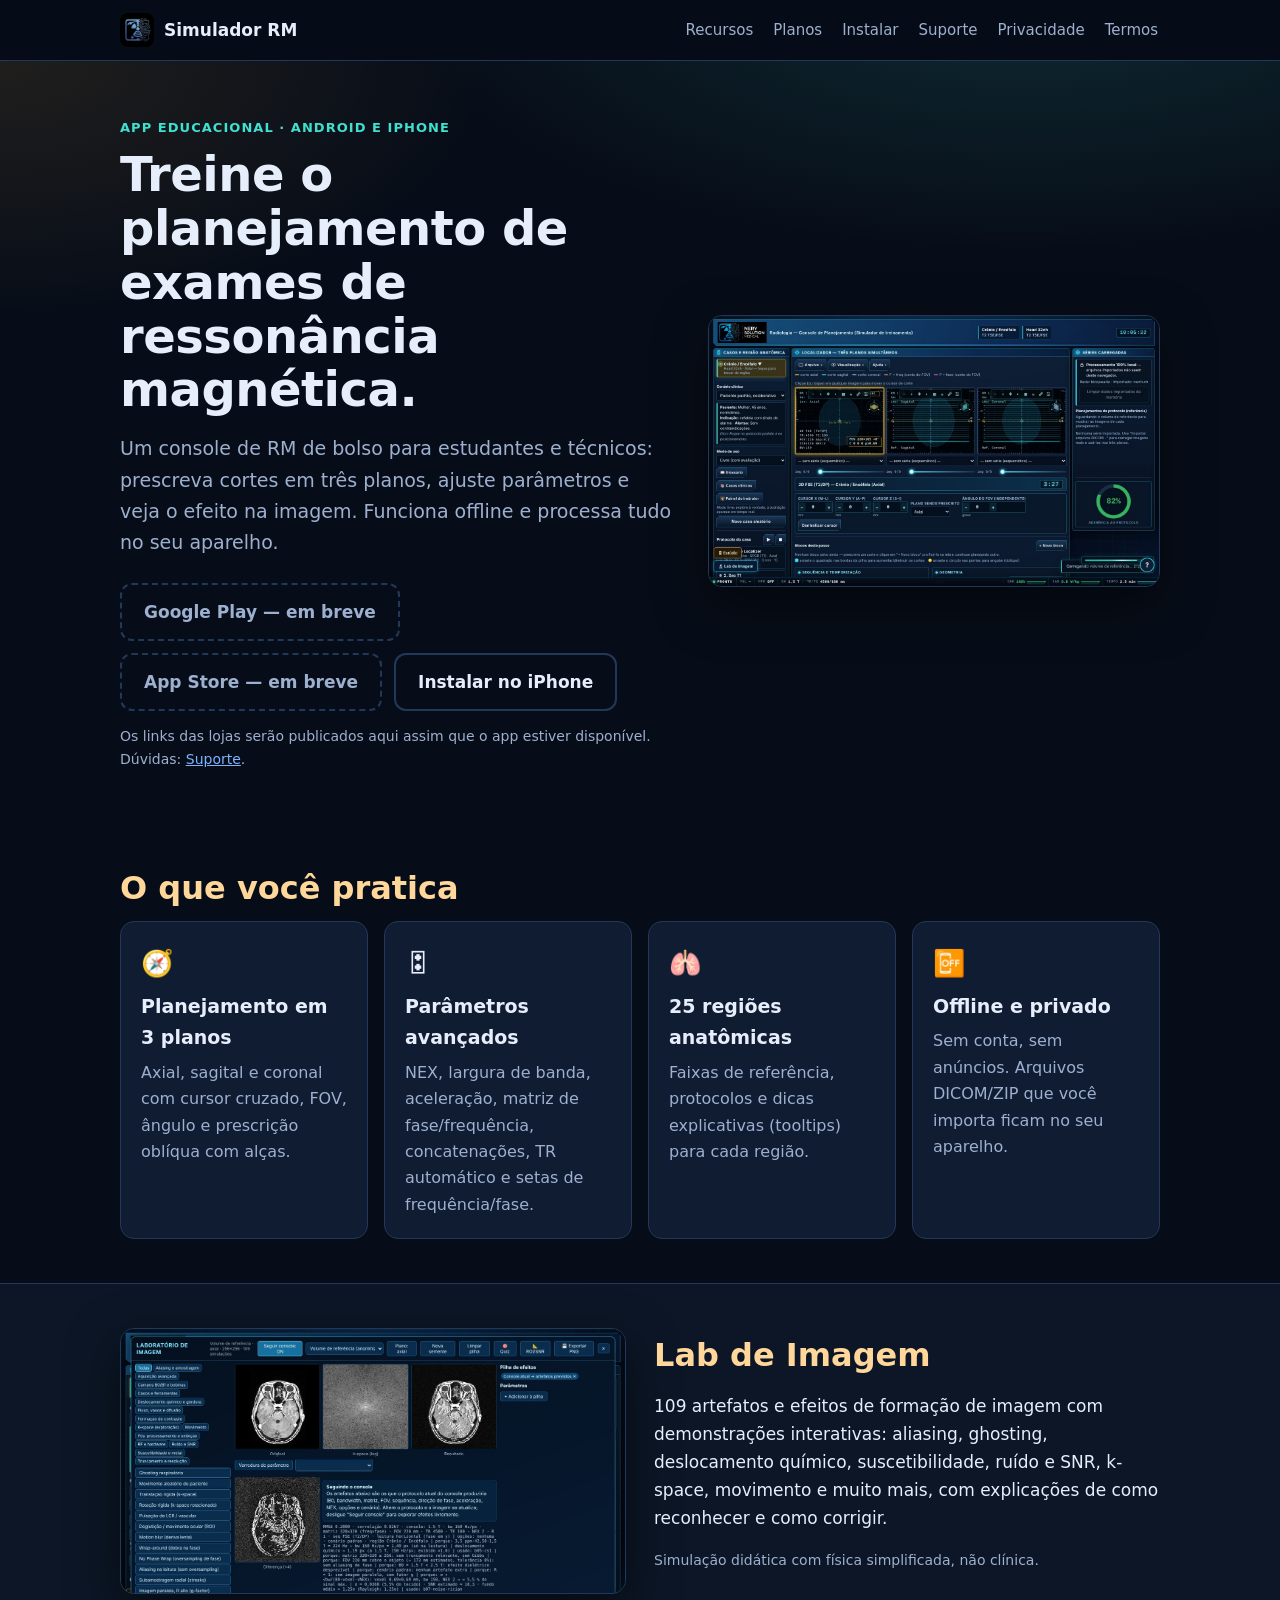
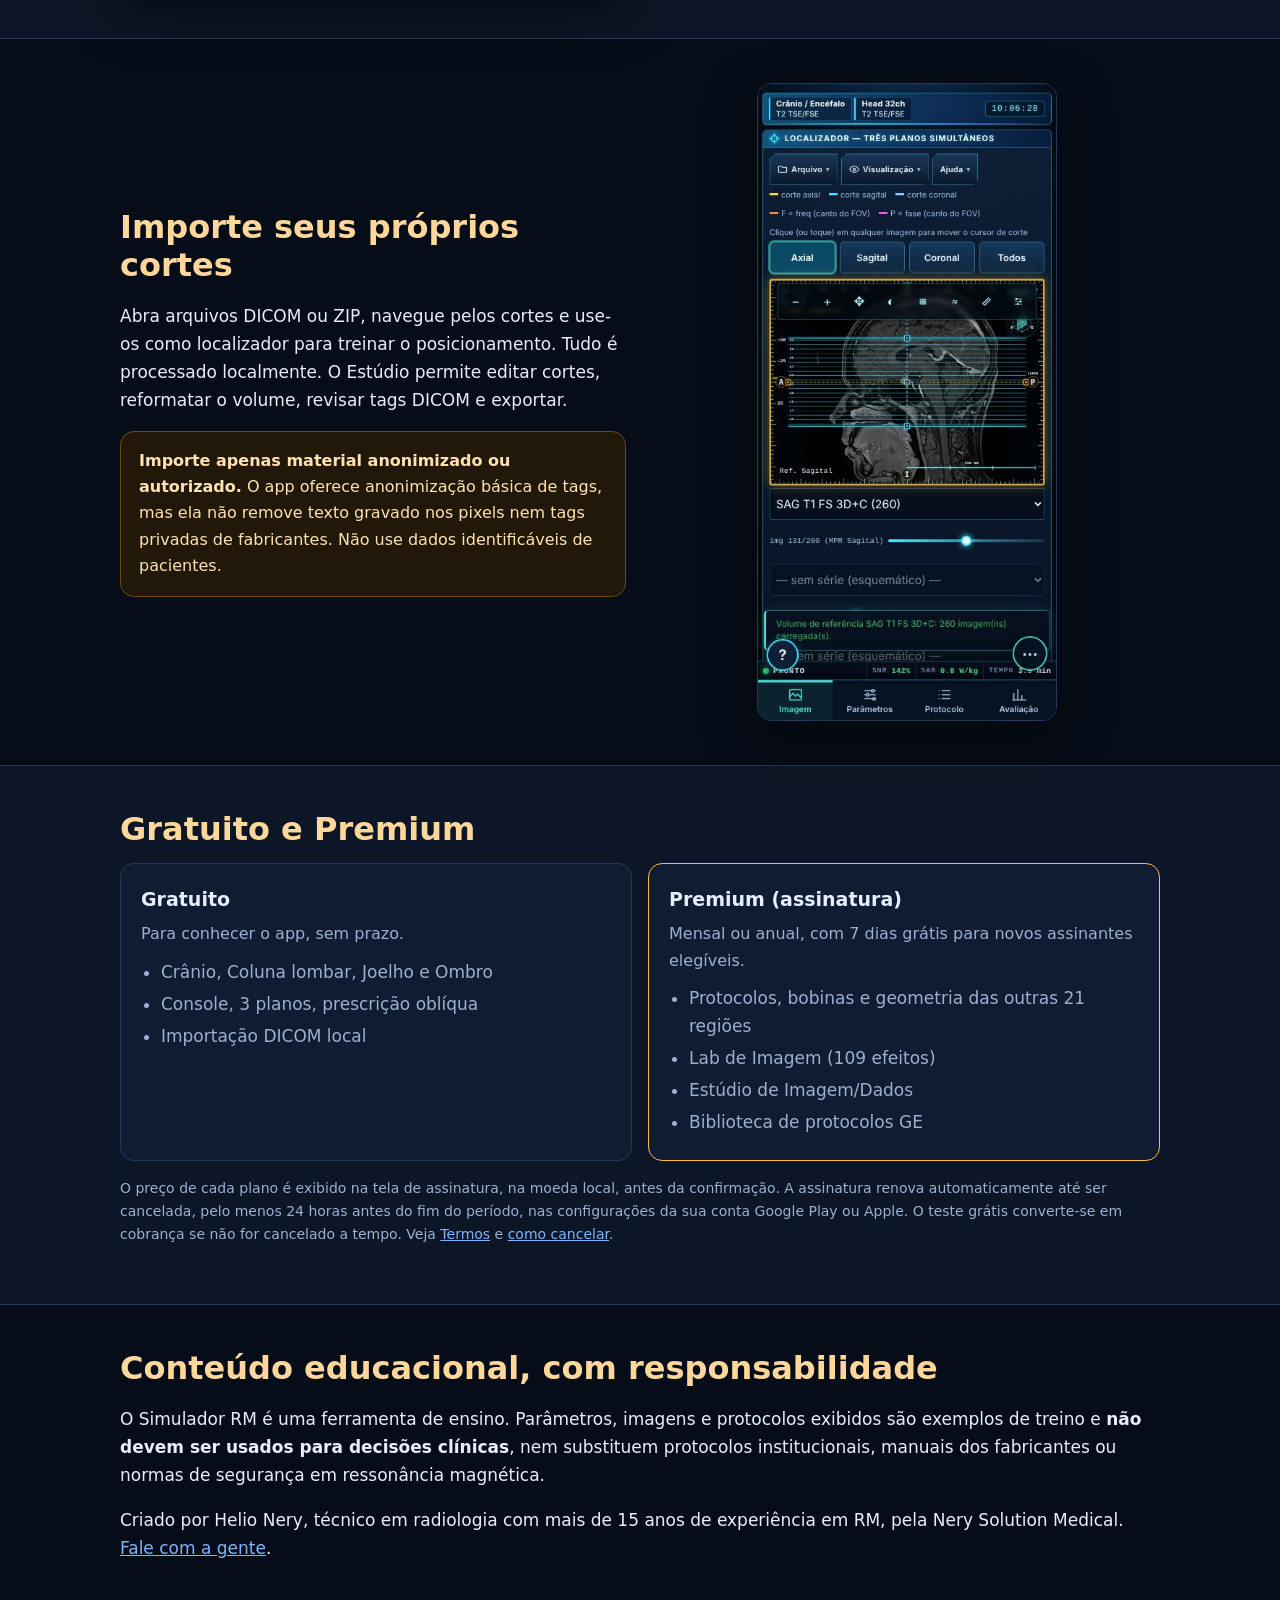
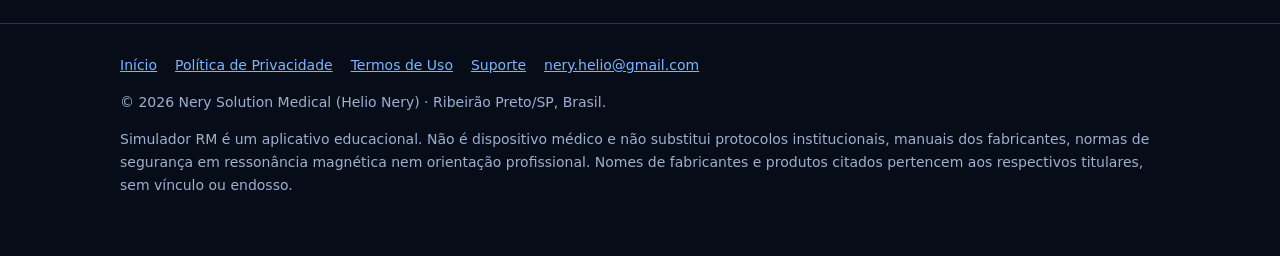
==== index.html @ 8fc4c4bc "Site, política de privacidade e versão web instalável do Simulador RM Co-Authored-By: Claude Sonnet " ====
<!doctype html>
<html lang="pt-BR">
<head>
<meta charset="utf-8">
<meta name="viewport" content="width=device-width,initial-scale=1">
<title>Simulador RM — treino de planejamento de exames de ressonância magnética</title>
<meta name="description" content="Simulador educacional offline para estudantes e técnicos treinarem o planejamento de exames de RM: 3 planos, prescrição oblíqua, 25 regiões, Lab de Imagem e importação DICOM local.">
<meta name="theme-color" content="#070d18">
<meta name="color-scheme" content="dark">
<link rel="canonical" href="https://helionery80.github.io/simulador-rm/index.html">
<link rel="icon" type="image/png" href="img/favicon.png">
<link rel="apple-touch-icon" href="img/icon.png">
<link rel="stylesheet" href="style.css">
<meta property="og:type" content="website">
<meta property="og:locale" content="pt_BR">
<meta property="og:site_name" content="Simulador RM">
<meta property="og:title" content="Simulador RM — treino de planejamento de exames de ressonância magnética">
<meta property="og:description" content="Simulador educacional offline para estudantes e técnicos treinarem o planejamento de exames de RM: 3 planos, prescrição oblíqua, 25 regiões, Lab de Imagem e importação DICOM local.">
<meta property="og:url" content="https://helionery80.github.io/simulador-rm/index.html">
<meta property="og:image" content="https://helionery80.github.io/simulador-rm/img/og-image.png">
<meta property="og:image:width" content="1200"><meta property="og:image:height" content="630">
<meta name="twitter:card" content="summary_large_image">
</head>
<body>
<a class="skip" href="#conteudo">Ir para o conteúdo</a>
<header class="top"><div class="wrap">
<a class="brand" href="index.html"><img src="img/icon.png" alt="" width="34" height="34"><span>Simulador RM</span></a>
<nav class="main" aria-label="Principal">
<a href="index.html#recursos">Recursos</a><a href="index.html#planos">Planos</a><a href="instalar.html">Instalar</a><a href="suporte.html">Suporte</a><a href="privacidade.html">Privacidade</a><a href="termos.html">Termos</a>
</nav></div></header>
<main id="conteudo">
<div class="hero"><div class="wrap"><div class="grid">
<div>
<p class="eyebrow">App educacional · Android e iPhone</p>
<h1>Treine o planejamento de exames de ressonância magnética.</h1>
<p class="lead">Um console de RM de bolso para estudantes e técnicos: prescreva cortes em três planos, ajuste parâmetros e veja o efeito na imagem. Funciona offline e processa tudo no seu aparelho.</p>
<div class="cta">
<span class="btn soon" role="note">Google Play — em breve</span>
<span class="btn soon" role="note">App Store — em breve</span>
<a class="btn ghost" href="instalar.html">Instalar no iPhone</a>
</div>
<p class="note">Os links das lojas serão publicados aqui assim que o app estiver disponível. Dúvidas: <a href="suporte.html">Suporte</a>.</p>
</div>
<div class="shot"><img src="img/app-console.jpg" width="1366" height="820" alt="Tela do Simulador RM em tema escuro: localizador com três planos (axial, sagital e coronal), parâmetros da sequência e painel de aderência ao protocolo."></div>
</div></div></div>

<section id="recursos"><div class="wrap">
<h2>O que você pratica</h2>
<div class="cards">
<div class="card"><span class="ico" aria-hidden="true">🧭</span><h3>Planejamento em 3 planos</h3><p>Axial, sagital e coronal com cursor cruzado, FOV, ângulo e prescrição oblíqua com alças.</p></div>
<div class="card"><span class="ico" aria-hidden="true">🎛</span><h3>Parâmetros avançados</h3><p>NEX, largura de banda, aceleração, matriz de fase/frequência, concatenações, TR automático e setas de frequência/fase.</p></div>
<div class="card"><span class="ico" aria-hidden="true">🫁</span><h3>25 regiões anatômicas</h3><p>Faixas de referência, protocolos e dicas explicativas (tooltips) para cada região.</p></div>
<div class="card"><span class="ico" aria-hidden="true">📴</span><h3>Offline e privado</h3><p>Sem conta, sem anúncios. Arquivos DICOM/ZIP que você importa ficam no seu aparelho.</p></div>
</div></div></section>

<section class="alt"><div class="wrap split">
<div class="shot"><img src="img/app-lab.jpg" width="1366" height="715" loading="lazy" alt="Lab de Imagem: lista de efeitos de formação de imagem, comparação entre imagem original, k-space e resultado, e controles de parâmetros."></div>
<div>
<h2>Lab de Imagem</h2>
<p>109 artefatos e efeitos de formação de imagem com demonstrações interativas: aliasing, ghosting, deslocamento químico, suscetibilidade, ruído e SNR, k-space, movimento e muito mais, com explicações de como reconhecer e como corrigir.</p>
<p class="note">Simulação didática com física simplificada, não clínica.</p>
</div></div></section>

<section><div class="wrap split">
<div>
<h2>Importe seus próprios cortes</h2>
<p>Abra arquivos DICOM ou ZIP, navegue pelos cortes e use-os como localizador para treinar o posicionamento. Tudo é processado localmente. O Estúdio permite editar cortes, reformatar o volume, revisar tags DICOM e exportar.</p>
<div class="callout"><strong>Importe apenas material anonimizado ou autorizado.</strong> O app oferece anonimização básica de tags, mas ela não remove texto gravado nos pixels nem tags privadas de fabricantes. Não use dados identificáveis de pacientes.</div>
</div>
<div class="mobile-shot shot"><img src="img/app-mobile.jpg" width="412" height="880" loading="lazy" alt="Simulador RM no celular, com abas Imagem, Parâmetros, Protocolo e Avaliação."></div>
</div></section>

<section class="alt" id="planos"><div class="wrap">
<h2>Gratuito e Premium</h2>
<div class="plans">
<div class="card plan"><h3>Gratuito</h3><p>Para conhecer o app, sem prazo.</p><ul><li>Crânio, Coluna lombar, Joelho e Ombro</li><li>Console, 3 planos, prescrição oblíqua</li><li>Importação DICOM local</li></ul></div>
<div class="card plan premium"><h3>Premium (assinatura)</h3><p>Mensal ou anual, com 7 dias grátis para novos assinantes elegíveis.</p><ul><li>Protocolos, bobinas e geometria das outras 21 regiões</li><li>Lab de Imagem (109 efeitos)</li><li>Estúdio de Imagem/Dados</li><li>Biblioteca de protocolos GE</li></ul></div>
</div>
<p class="note" style="margin-top:16px">O preço de cada plano é exibido na tela de assinatura, na moeda local, antes da confirmação. A assinatura renova automaticamente até ser cancelada, pelo menos 24 horas antes do fim do período, nas configurações da sua conta Google Play ou Apple. O teste grátis converte-se em cobrança se não for cancelado a tempo. Veja <a href="termos.html#assinatura">Termos</a> e <a href="suporte.html#cancelar">como cancelar</a>.</p>
</div></section>

<section><div class="wrap">
<h2>Conteúdo educacional, com responsabilidade</h2>
<p>O Simulador RM é uma ferramenta de ensino. Parâmetros, imagens e protocolos exibidos são exemplos de treino e <strong>não devem ser usados para decisões clínicas</strong>, nem substituem protocolos institucionais, manuais dos fabricantes ou normas de segurança em ressonância magnética.</p>
<p>Criado por Helio Nery, técnico em radiologia com mais de 15 anos de experiência em RM, pela Nery Solution Medical. <a href="suporte.html">Fale com a gente</a>.</p>
</div></section>
</main>
<footer><div class="wrap">
<div class="links"><a href="index.html">Início</a><a href="privacidade.html">Política de Privacidade</a><a href="termos.html">Termos de Uso</a><a href="suporte.html">Suporte</a><a href="mailto:nery.helio@gmail.com">nery.helio@gmail.com</a></div>
<p>&copy; 2026 Nery Solution Medical (Helio Nery) · Ribeirão Preto/SP, Brasil.</p>
<p>Simulador RM é um aplicativo educacional. Não é dispositivo médico e não substitui protocolos institucionais, manuais dos fabricantes, normas de segurança em ressonância magnética nem orientação profissional. Nomes de fabricantes e produtos citados pertencem aos respectivos titulares, sem vínculo ou endosso.</p>
</div></footer>
</body></html>
---- style.css ----
:root{
  --bg:#070d18;--bg2:#0c1626;--panel:#101c31;--edge:#22385a;
  --text:#e6eefc;--muted:#9db0cf;--accent:#ffb84a;--accent-ink:#241600;--cyan:#3fe0d0;--link:#7db4ff;
  --radius:14px;--maxw:1080px;
}
*{box-sizing:border-box}
html{color-scheme:dark;scroll-behavior:smooth}
body{margin:0;background:var(--bg);color:var(--text);font:17px/1.65 system-ui,-apple-system,"Segoe UI",Roboto,"Helvetica Neue",Arial,sans-serif;-webkit-text-size-adjust:100%}
img{max-width:100%;height:auto;display:block}
a{color:var(--link)}
a:focus-visible,button:focus-visible,summary:focus-visible{outline:3px solid var(--cyan);outline-offset:2px;border-radius:4px}
.skip{position:absolute;left:-999px;top:0;background:var(--accent);color:var(--accent-ink);padding:8px 14px;z-index:10}
.skip:focus{left:8px;top:8px}
.wrap{max-width:var(--maxw);margin:0 auto;padding:0 20px}
header.top{border-bottom:1px solid var(--edge);background:rgba(7,13,24,.92);position:sticky;top:0;z-index:5;backdrop-filter:blur(8px)}
header.top .wrap{display:flex;align-items:center;justify-content:space-between;gap:12px;min-height:60px;flex-wrap:wrap;padding-top:6px;padding-bottom:6px}
.brand{display:flex;align-items:center;gap:10px;color:var(--text);text-decoration:none;font-weight:700}
.brand img{width:34px;height:34px;border-radius:8px}
nav.main{display:flex;gap:4px 16px;flex-wrap:wrap;font-size:15px}
nav.main a{color:var(--muted);text-decoration:none;padding:6px 2px}
nav.main a:hover,nav.main a[aria-current="page"]{color:var(--text)}
.hero{padding:56px 0 40px;background:radial-gradient(900px 380px at 80% -10%,rgba(63,224,208,.14),transparent 70%),radial-gradient(700px 360px at 0% 0%,rgba(255,184,74,.10),transparent 70%)}
.hero .grid{display:grid;grid-template-columns:1.1fr .9fr;gap:36px;align-items:center}
.eyebrow{color:var(--cyan);font-weight:700;letter-spacing:.08em;text-transform:uppercase;font-size:13px;margin:0 0 10px}
h1{font-size:clamp(30px,5vw,48px);line-height:1.12;margin:0 0 16px;letter-spacing:-.01em}
h2{font-size:clamp(24px,3.4vw,32px);line-height:1.2;margin:0 0 14px;color:#ffd79a}
h3{font-size:19px;margin:0 0 6px}
.lead{font-size:19px;color:var(--muted);margin:0 0 24px}
.cta{display:flex;gap:12px;flex-wrap:wrap;margin:0 0 14px}
.btn{display:inline-block;padding:13px 22px;border-radius:12px;font-weight:700;text-decoration:none;border:2px solid var(--accent);background:var(--accent);color:var(--accent-ink)}
.btn.ghost{background:transparent;color:var(--text);border-color:var(--edge)}
.btn.soon{background:transparent;color:var(--muted);border:2px dashed var(--edge);cursor:default}
.note{color:var(--muted);font-size:14px}
.shot{border:1px solid var(--edge);border-radius:var(--radius);overflow:hidden;box-shadow:0 18px 50px rgba(0,0,0,.5)}
section{padding:44px 0}
section.alt{background:var(--bg2);border-block:1px solid var(--edge)}
.cards{display:grid;grid-template-columns:repeat(auto-fit,minmax(240px,1fr));gap:16px}
.card{background:var(--panel);border:1px solid var(--edge);border-radius:var(--radius);padding:20px}
.card p{margin:0;color:var(--muted);font-size:16px}
.card .ico{font-size:26px;display:block;margin-bottom:6px}
.split{display:grid;grid-template-columns:1fr 1fr;gap:28px;align-items:center}
.plans{display:grid;grid-template-columns:repeat(auto-fit,minmax(260px,1fr));gap:16px}
.plan.premium{border-color:var(--accent)}
.plan ul{margin:10px 0 0;padding-left:20px;color:var(--muted)}
.plan li{margin:4px 0}
.mobile-shot{max-width:300px;margin:0 auto}
.callout{border:1px solid #6a4a14;background:#21180a;border-radius:var(--radius);padding:16px 18px;color:#ffe2b0;font-size:16px}
footer{border-top:1px solid var(--edge);padding:30px 0 44px;color:var(--muted);font-size:14px}
footer .links{display:flex;gap:6px 18px;flex-wrap:wrap;margin-bottom:12px}
/* páginas de texto */
main.doc{padding:36px 0 56px}
main.doc .wrap{max-width:780px}
main.doc h1{font-size:clamp(28px,4.5vw,38px)}
main.doc h2{font-size:22px;margin-top:34px;color:#ffd79a}
main.doc h3{margin-top:20px}
main.doc p,main.doc li{color:#d3def2}
main.doc ul,main.doc ol{padding-left:22px}
main.doc li{margin:5px 0}
.meta{color:var(--muted);font-size:14px;margin:0 0 22px}
.toc{background:var(--panel);border:1px solid var(--edge);border-radius:var(--radius);padding:14px 20px;margin:18px 0 8px;font-size:15px}
.toc ol{margin:6px 0 0;columns:2;column-gap:28px}
.box{background:var(--panel);border:1px solid var(--edge);border-radius:var(--radius);padding:14px 18px;margin:16px 0}
.box.warn{border-color:#6a4a14;background:#21180a}
.box p{margin:6px 0}
table{border-collapse:collapse;width:100%;font-size:15px;margin:12px 0}
th,td{border:1px solid var(--edge);padding:8px 10px;text-align:left;vertical-align:top}
th{background:var(--panel)}
.tablewrap{overflow-x:auto}
details{background:var(--panel);border:1px solid var(--edge);border-radius:12px;margin:10px 0;padding:2px 16px}
summary{cursor:pointer;font-weight:700;padding:12px 0;color:var(--text)}
details[open] summary{border-bottom:1px solid var(--edge);margin-bottom:8px}
details p,details li{color:#d3def2}
@media (max-width:820px){
  .hero{padding:36px 0 28px}
  .hero .grid,.split{grid-template-columns:1fr}
  .toc ol{columns:1}
  body{font-size:16.5px}
}
@media (prefers-reduced-motion:reduce){html{scroll-behavior:auto}}
@media print{body{background:#fff;color:#000}header.top,footer{display:none}main.doc p,main.doc li{color:#000}a{color:#000}}
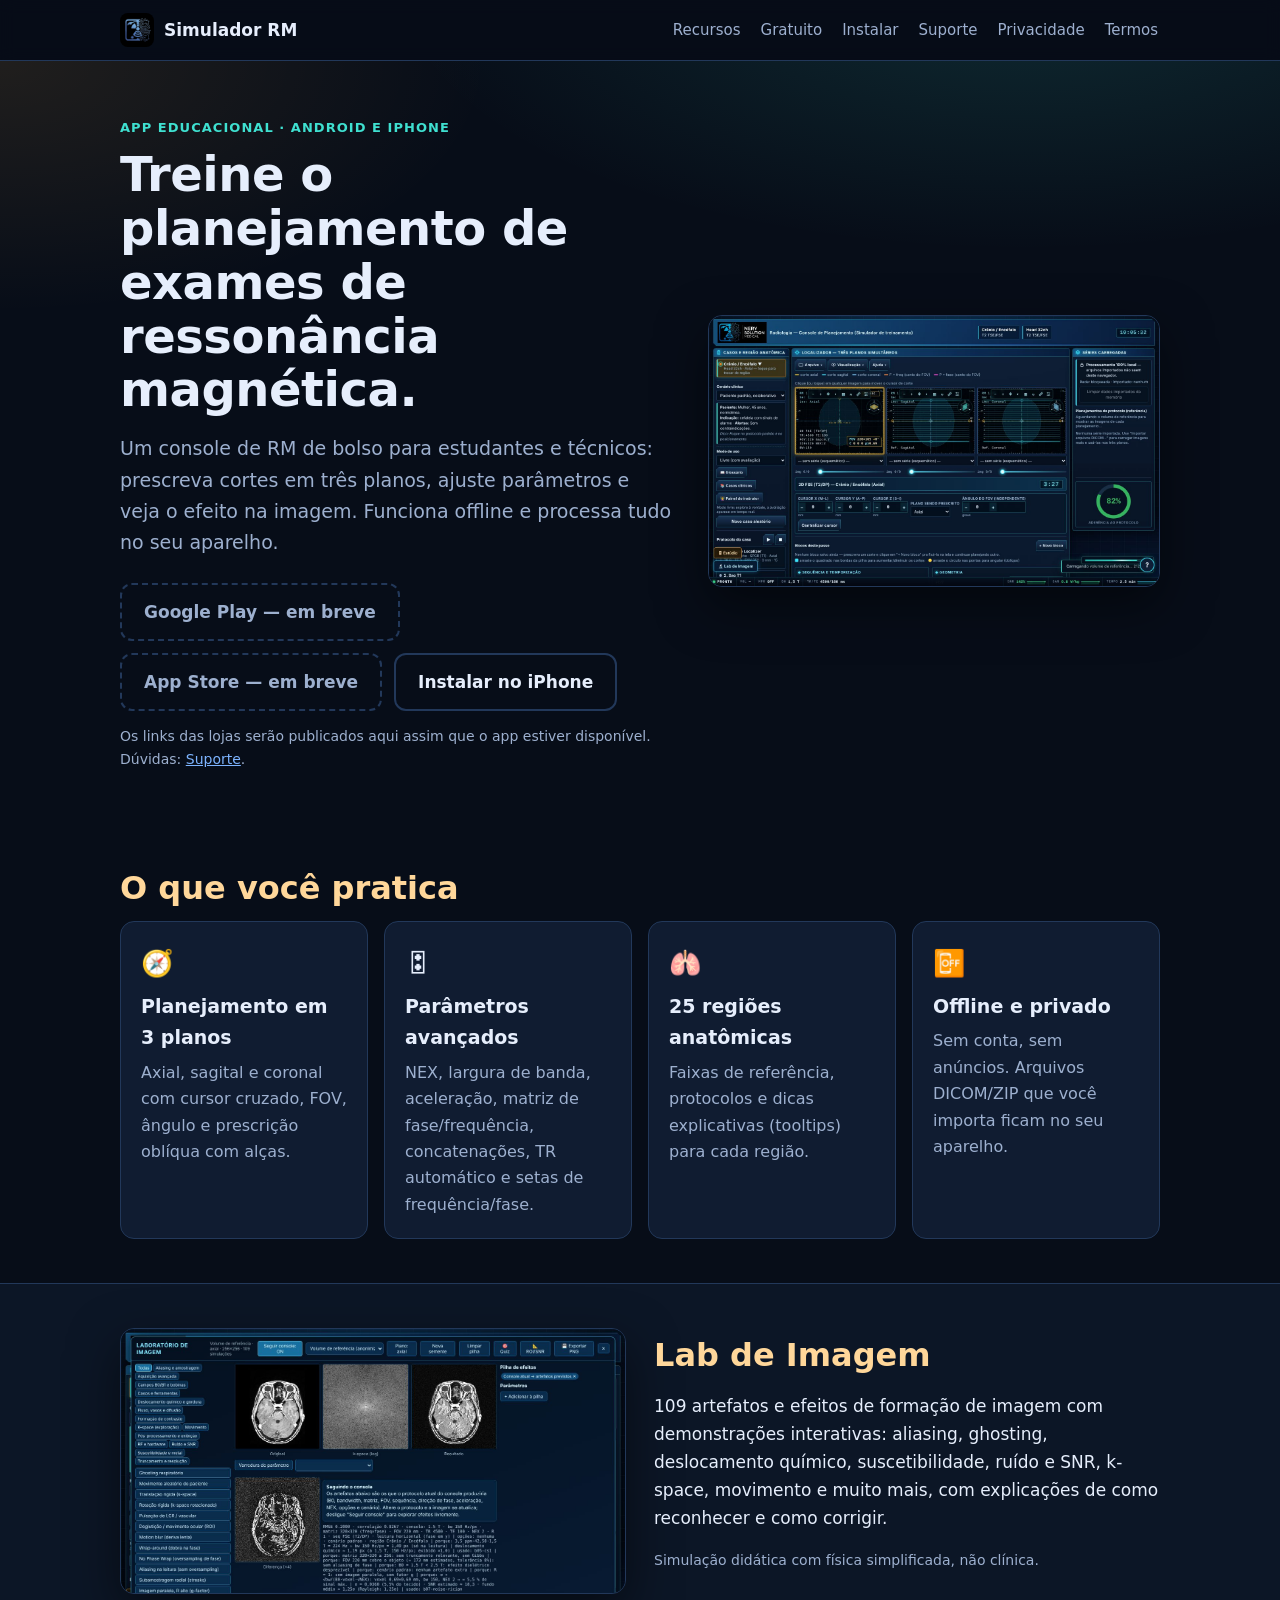
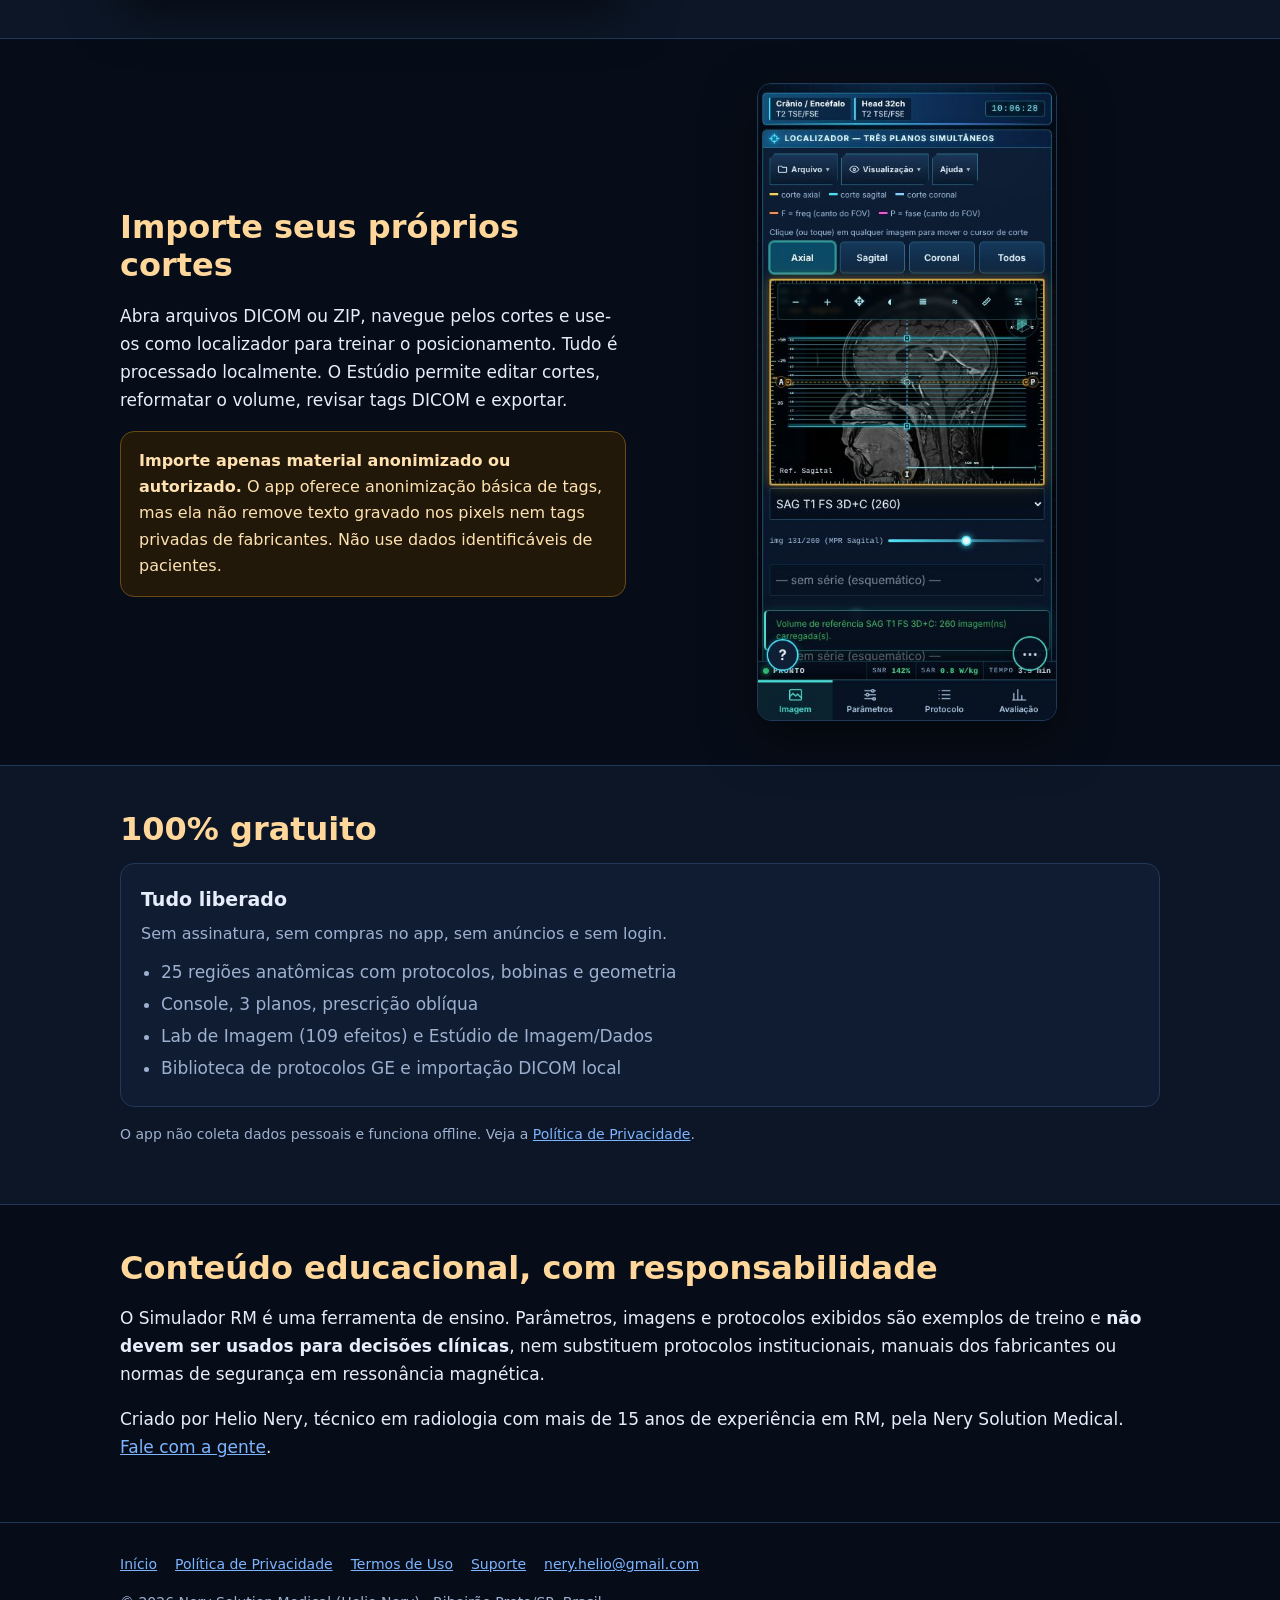
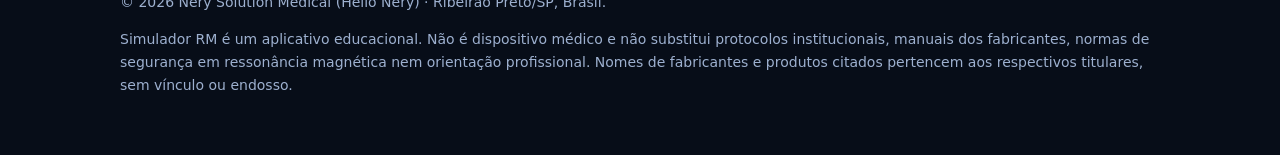
==== commit c5fd1195: "Site e política para a versão 100% gratuita (sem coleta de dados, 13+) Co-Authored-By: Claude Sonnet" ====
--- a/index.html
+++ b/index.html
@@ -26,7 +26,7 @@
 <header class="top"><div class="wrap">
 <a class="brand" href="index.html"><img src="img/icon.png" alt="" width="34" height="34"><span>Simulador RM</span></a>
 <nav class="main" aria-label="Principal">
-<a href="index.html#recursos">Recursos</a><a href="index.html#planos">Planos</a><a href="instalar.html">Instalar</a><a href="suporte.html">Suporte</a><a href="privacidade.html">Privacidade</a><a href="termos.html">Termos</a>
+<a href="index.html#recursos">Recursos</a><a href="index.html#planos">Gratuito</a><a href="instalar.html">Instalar</a><a href="suporte.html">Suporte</a><a href="privacidade.html">Privacidade</a><a href="termos.html">Termos</a>
 </nav></div></header>
 <main id="conteudo">
 <div class="hero"><div class="wrap"><div class="grid">
@@ -71,12 +71,11 @@
 </div></section>
 
 <section class="alt" id="planos"><div class="wrap">
-<h2>Gratuito e Premium</h2>
+<h2>100% gratuito</h2>
 <div class="plans">
-<div class="card plan"><h3>Gratuito</h3><p>Para conhecer o app, sem prazo.</p><ul><li>Crânio, Coluna lombar, Joelho e Ombro</li><li>Console, 3 planos, prescrição oblíqua</li><li>Importação DICOM local</li></ul></div>
-<div class="card plan premium"><h3>Premium (assinatura)</h3><p>Mensal ou anual, com 7 dias grátis para novos assinantes elegíveis.</p><ul><li>Protocolos, bobinas e geometria das outras 21 regiões</li><li>Lab de Imagem (109 efeitos)</li><li>Estúdio de Imagem/Dados</li><li>Biblioteca de protocolos GE</li></ul></div>
+<div class="card plan"><h3>Tudo liberado</h3><p>Sem assinatura, sem compras no app, sem anúncios e sem login.</p><ul><li>25 regiões anatômicas com protocolos, bobinas e geometria</li><li>Console, 3 planos, prescrição oblíqua</li><li>Lab de Imagem (109 efeitos) e Estúdio de Imagem/Dados</li><li>Biblioteca de protocolos GE e importação DICOM local</li></ul></div>
 </div>
-<p class="note" style="margin-top:16px">O preço de cada plano é exibido na tela de assinatura, na moeda local, antes da confirmação. A assinatura renova automaticamente até ser cancelada, pelo menos 24 horas antes do fim do período, nas configurações da sua conta Google Play ou Apple. O teste grátis converte-se em cobrança se não for cancelado a tempo. Veja <a href="termos.html#assinatura">Termos</a> e <a href="suporte.html#cancelar">como cancelar</a>.</p>
+<p class="note" style="margin-top:16px">O app não coleta dados pessoais e funciona offline. Veja a <a href="privacidade.html">Política de Privacidade</a>.</p>
 </div></section>
 
 <section><div class="wrap">
